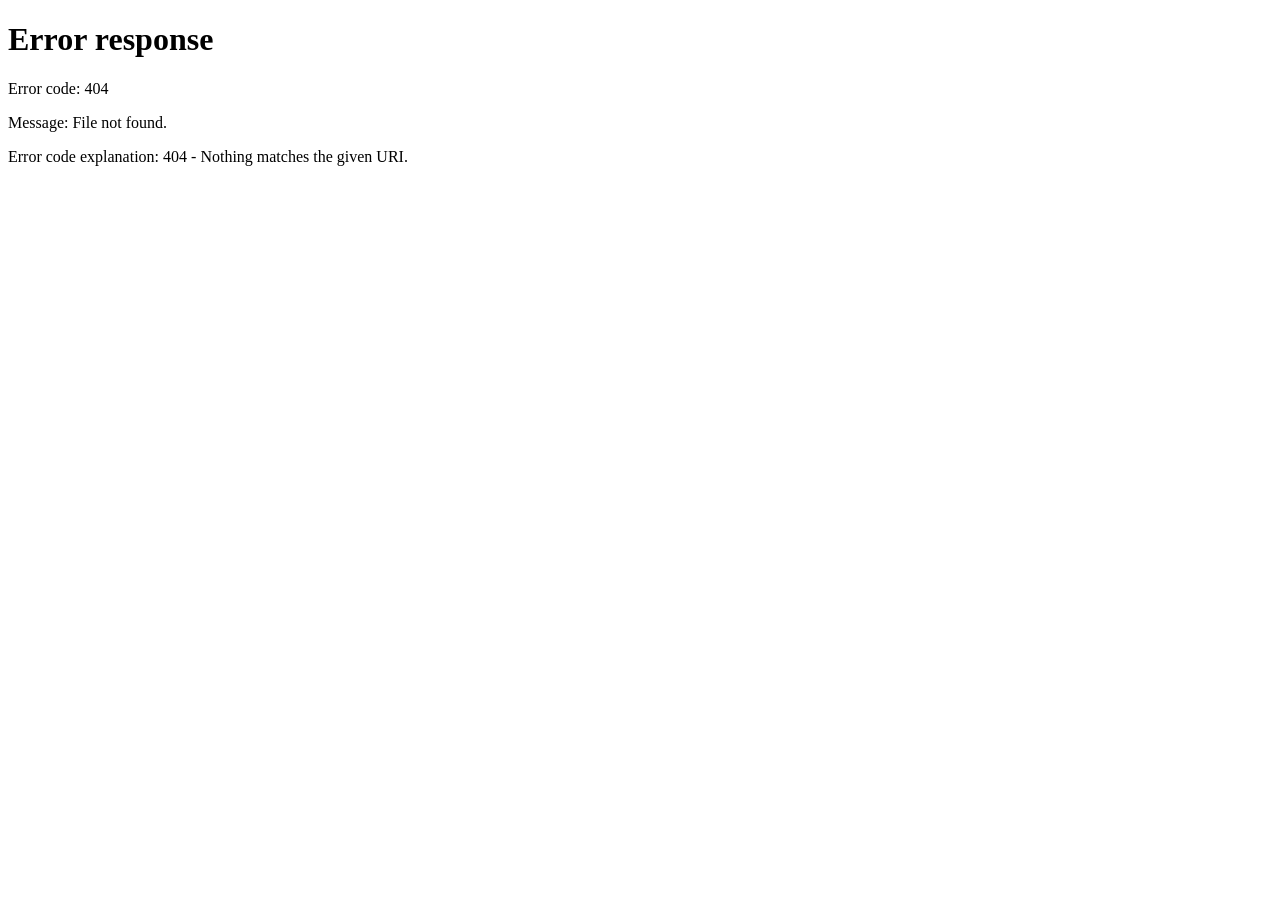
==== index.html @ 38072aab "Hauptseite: Domain + Weiterleitung auf /events Co-Authored-By: Claude Opus 5.5 <noreply@anthropic.co" ====
<!doctype html>
<html lang="de">
<head>
<meta charset="utf-8">
<meta name="viewport" content="width=device-width, initial-scale=1">
<title>Nenad Sliskovic</title>
<meta http-equiv="refresh" content="0; url=/events/">
<link rel="canonical" href="/events/">
<style>
  body { font-family: Inter, system-ui, sans-serif; background: #1F396A; color: #fff; display: grid; place-items: center; min-height: 100vh; margin: 0; }
  a { color: #DDAE36; }
</style>
</head>
<body>
  <p>Weiter zu den <a href="/events/">Events</a> …</p>
</body>
</html>
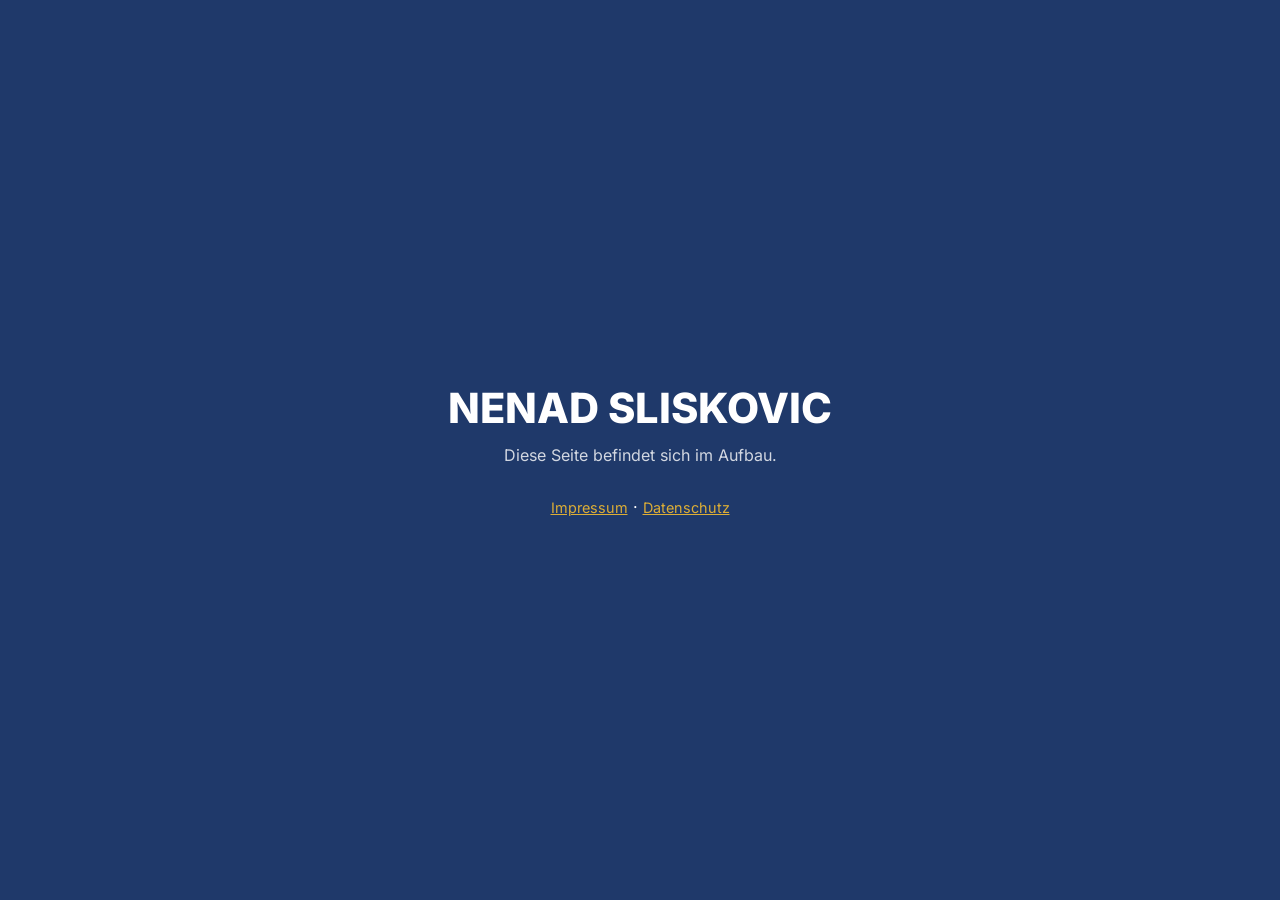
==== commit 2850978c: "Startseite leitet nicht mehr auf /events Co-Authored-By: Claude Opus 5.5 <noreply@anthropic.com> Cla" ====
--- a/index.html
+++ b/index.html
@@ -4,14 +4,19 @@
 <meta charset="utf-8">
 <meta name="viewport" content="width=device-width, initial-scale=1">
 <title>Nenad Sliskovic</title>
-<meta http-equiv="refresh" content="0; url=/events/">
-<link rel="canonical" href="/events/">
+<link rel="stylesheet" href="/fonts/inter.css">
 <style>
-  body { font-family: Inter, system-ui, sans-serif; background: #1F396A; color: #fff; display: grid; place-items: center; min-height: 100vh; margin: 0; }
-  a { color: #DDAE36; }
+  body { font-family: Inter, system-ui, sans-serif; background: #1F396A; color: #fff; display: grid; place-items: center; min-height: 100vh; margin: 0; text-align: center; padding: 20px; box-sizing: border-box; }
+  h1 { font-weight: 800; text-transform: uppercase; font-size: clamp(1.8rem, 6vw, 2.6rem); margin: 0 0 12px; }
+  p { opacity: 0.8; margin: 0 0 32px; }
+  footer a { color: #DDAE36; font-size: 0.9rem; }
 </style>
 </head>
 <body>
-  <p>Weiter zu den <a href="/events/">Events</a> …</p>
+  <main>
+    <h1>Nenad Sliskovic</h1>
+    <p>Diese Seite befindet sich im Aufbau.</p>
+    <footer><a href="/impressum/">Impressum</a> · <a href="/datenschutz/">Datenschutz</a></footer>
+  </main>
 </body>
 </html>
--- a/fonts/inter.css
+++ b/fonts/inter.css
@@ -0,0 +1,3 @@
+@font-face { font-family: "Inter"; font-style: normal; font-weight: 400; font-display: swap; src: url("/fonts/inter-latin-400-normal.woff2") format("woff2"); }
+@font-face { font-family: "Inter"; font-style: normal; font-weight: 600; font-display: swap; src: url("/fonts/inter-latin-600-normal.woff2") format("woff2"); }
+@font-face { font-family: "Inter"; font-style: normal; font-weight: 800; font-display: swap; src: url("/fonts/inter-latin-800-normal.woff2") format("woff2"); }
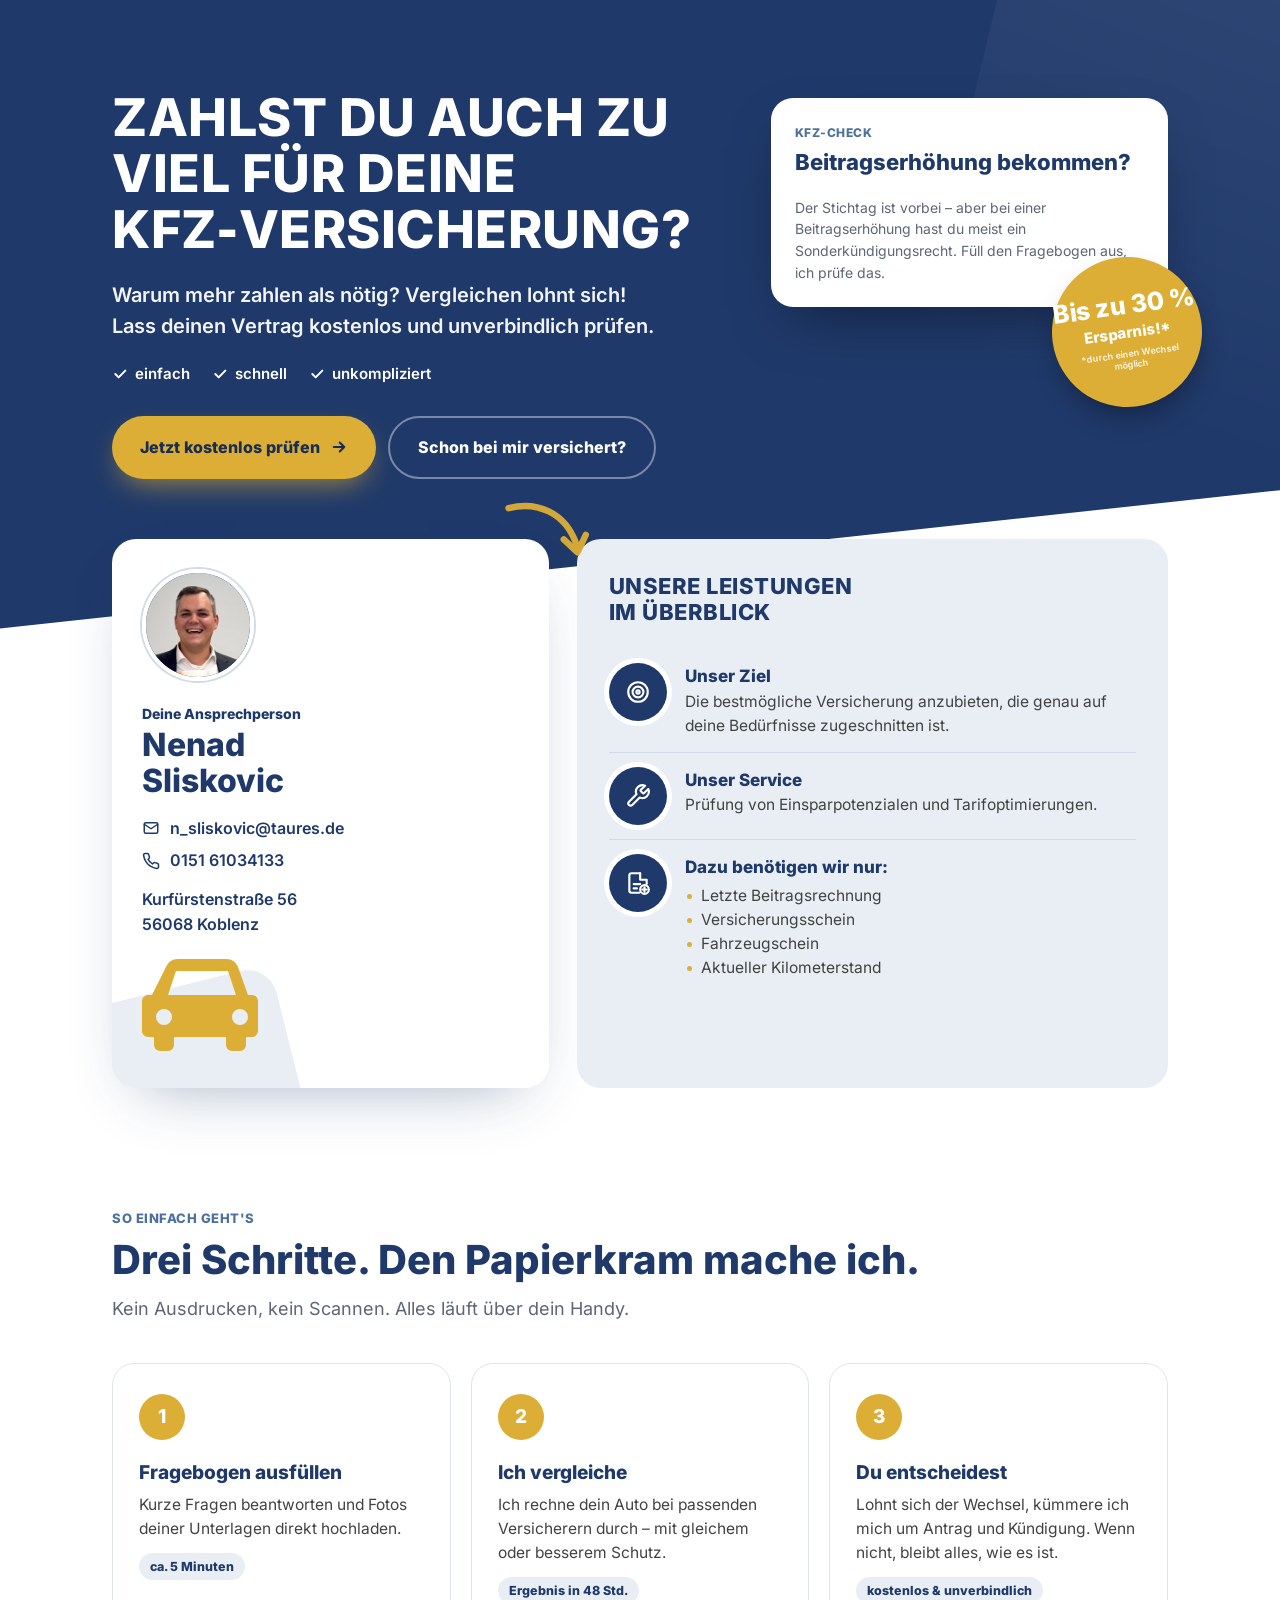
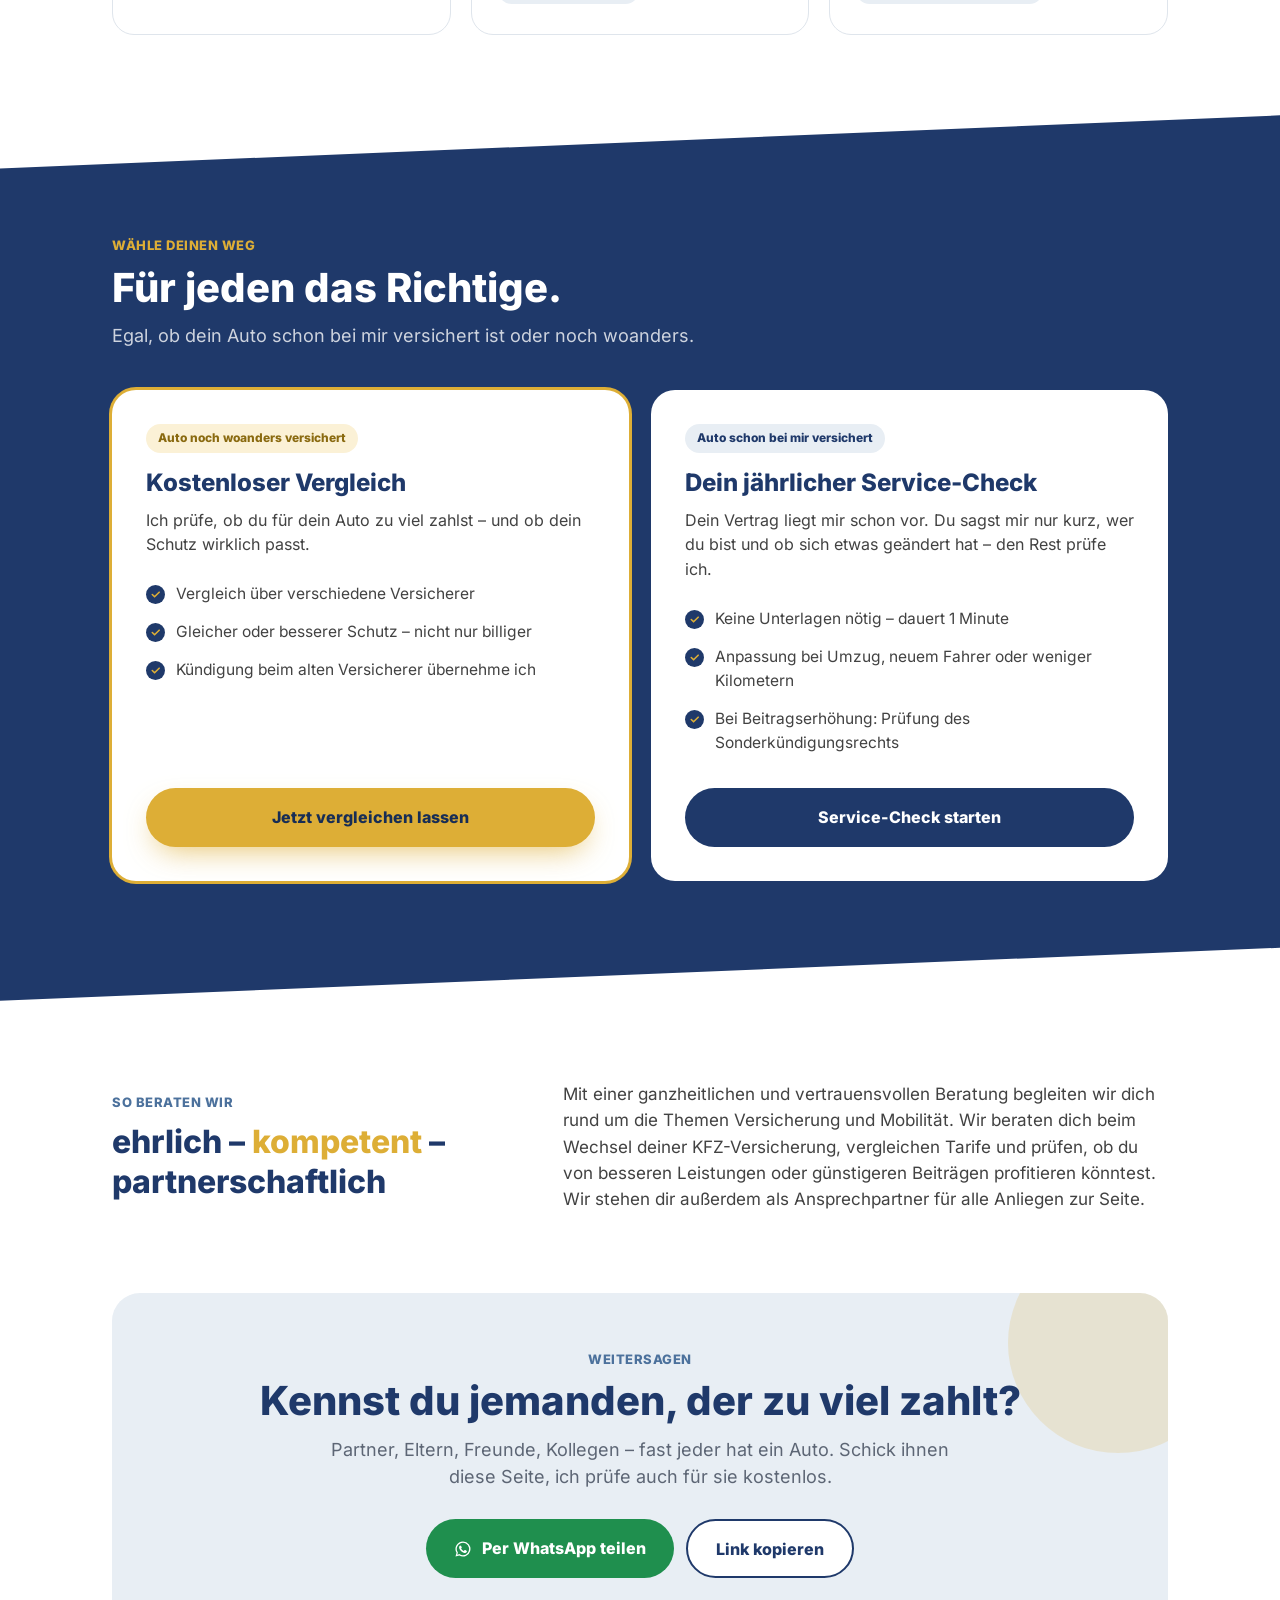
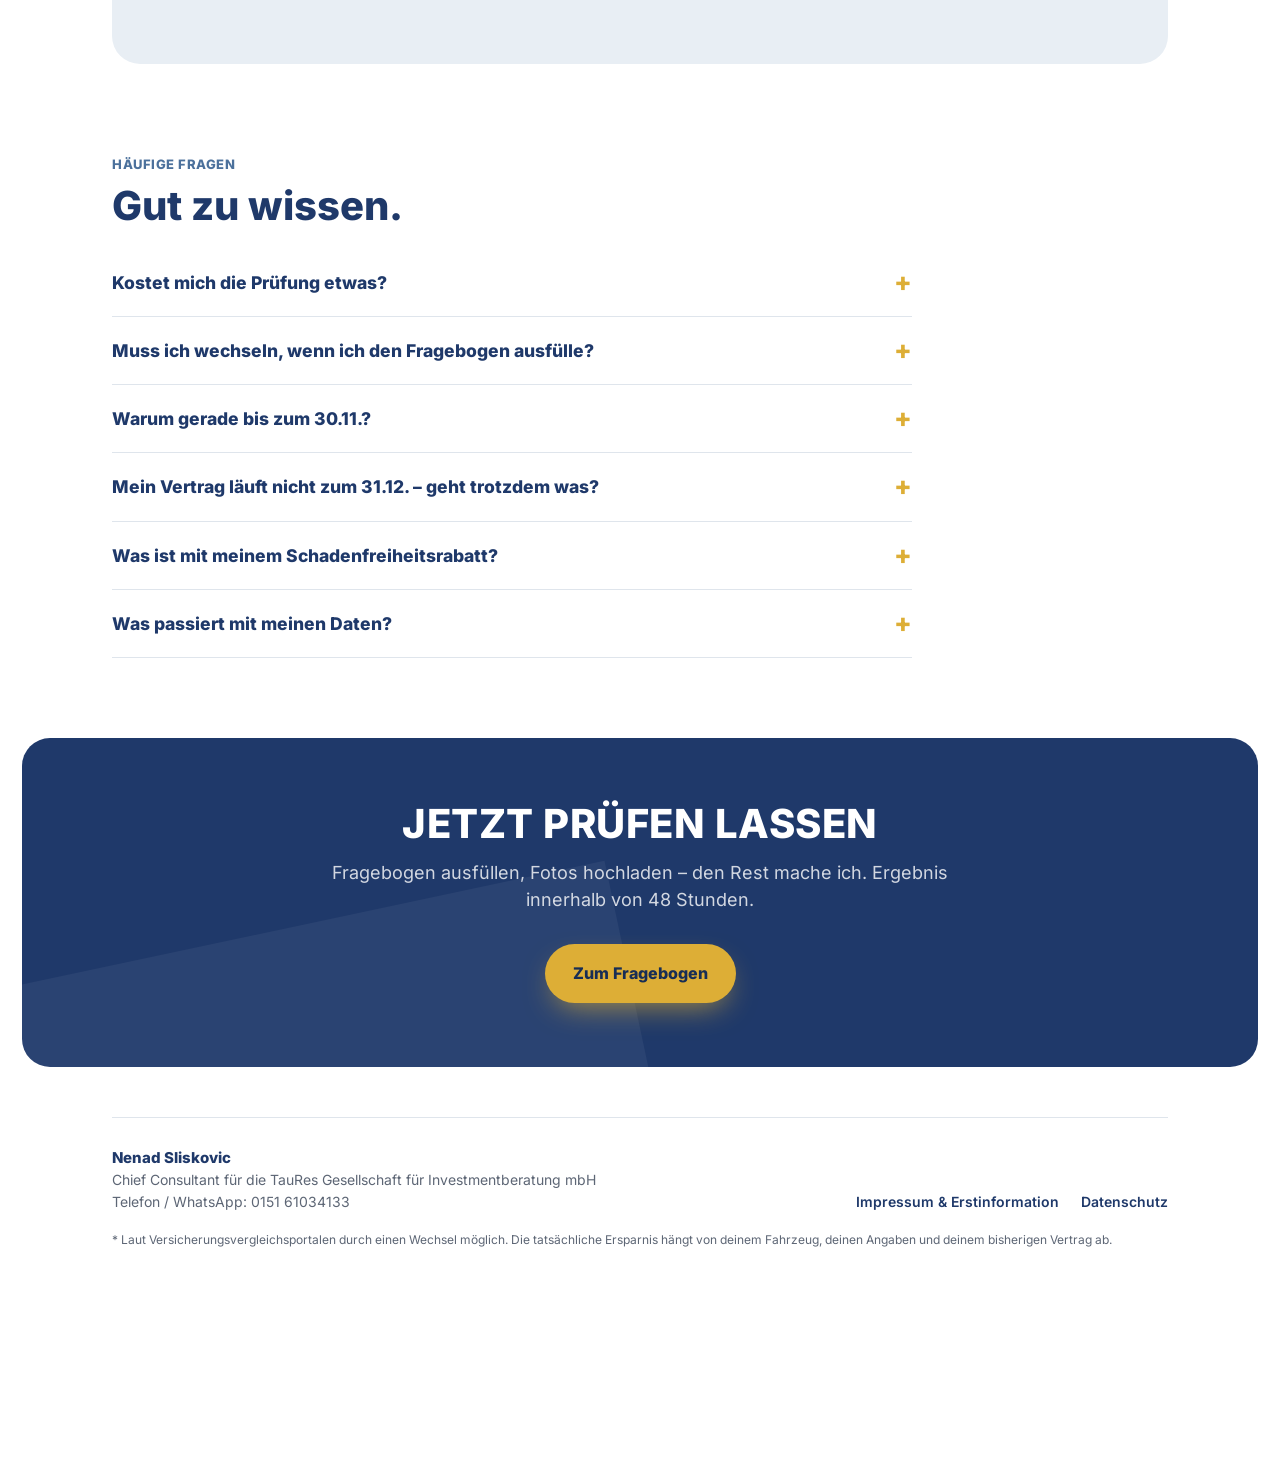
==== commit ee6eef14: "Startseite leitet auf /kfz weiter Co-Authored-By: Claude Opus 5.5 <noreply@anthropic.com> Claude-Ses" ====
--- a/index.html
+++ b/index.html
@@ -4,19 +4,14 @@
 <meta charset="utf-8">
 <meta name="viewport" content="width=device-width, initial-scale=1">
 <title>Nenad Sliskovic</title>
-<link rel="stylesheet" href="/fonts/inter.css">
+<meta http-equiv="refresh" content="0; url=/kfz/">
+<link rel="canonical" href="/kfz/">
 <style>
-  body { font-family: Inter, system-ui, sans-serif; background: #1F396A; color: #fff; display: grid; place-items: center; min-height: 100vh; margin: 0; text-align: center; padding: 20px; box-sizing: border-box; }
-  h1 { font-weight: 800; text-transform: uppercase; font-size: clamp(1.8rem, 6vw, 2.6rem); margin: 0 0 12px; }
-  p { opacity: 0.8; margin: 0 0 32px; }
-  footer a { color: #DDAE36; font-size: 0.9rem; }
+  body { font-family: Inter, system-ui, sans-serif; background: #1F396A; color: #fff; display: grid; place-items: center; min-height: 100vh; margin: 0; }
+  a { color: #DDAE36; }
 </style>
 </head>
 <body>
-  <main>
-    <h1>Nenad Sliskovic</h1>
-    <p>Diese Seite befindet sich im Aufbau.</p>
-    <footer><a href="/impressum/">Impressum</a> · <a href="/datenschutz/">Datenschutz</a></footer>
-  </main>
+  <p>Weiter zu <a href="/kfz/">nenad-sliskovic.de/kfz</a> …</p>
 </body>
 </html>
